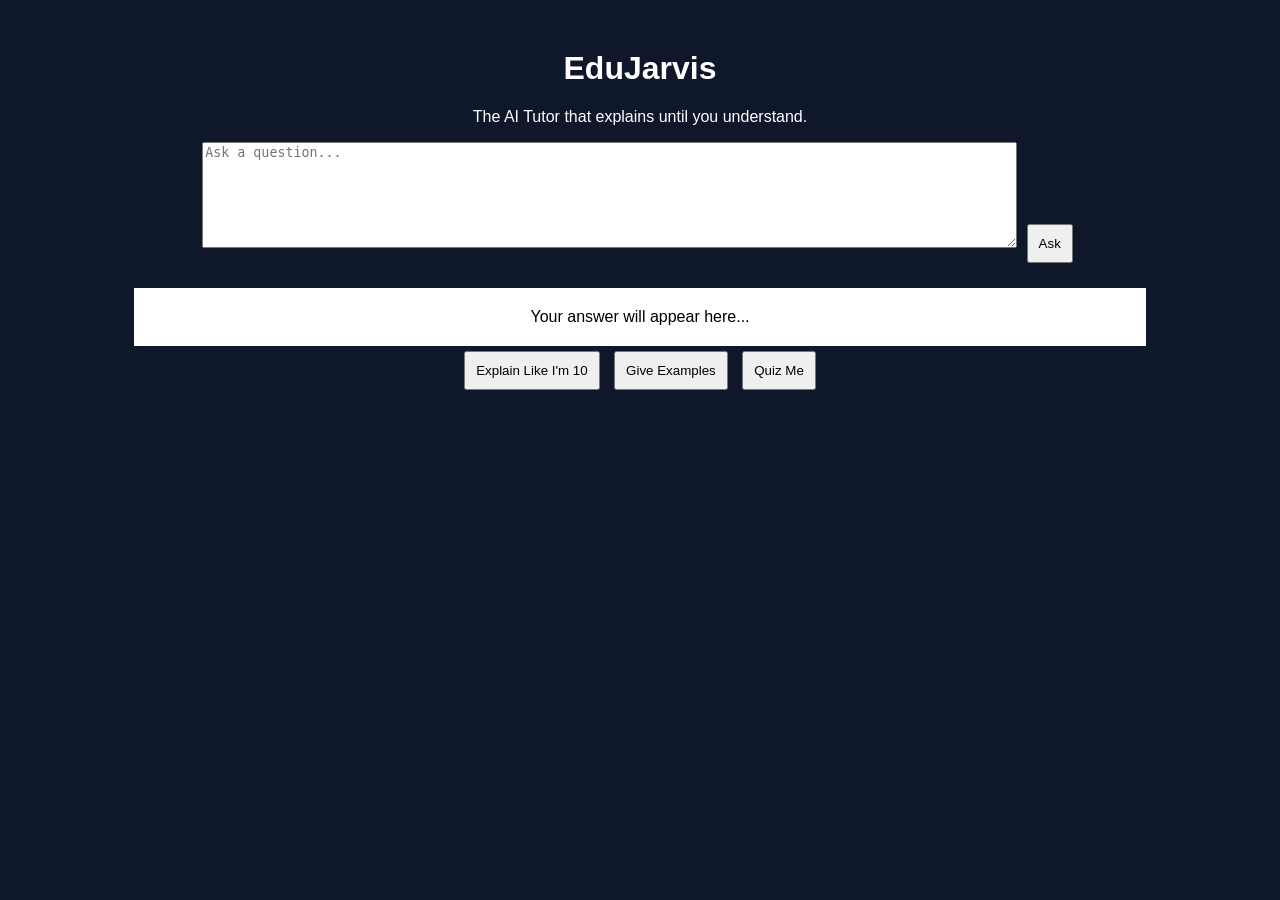
==== index.html @ 0133be1a "Initial EduJarvis prototype" ====
<!DOCTYPE html>
<html>
<head>
    <title>EduJarvis</title>
    <link rel="stylesheet" href="style.css">
</head>
<body>

<div class="container">

    <h1>EduJarvis</h1>

    <p>The AI Tutor that explains until you understand.</p>

    <textarea
        id="question"
        placeholder="Ask a question..."
    ></textarea>

    <button onclick="askQuestion()">
        Ask
    </button>

    <div id="response">
        Your answer will appear here...
    </div>

    <div class="buttons">

        <button onclick="explainSimple()">
            Explain Like I'm 10
        </button>

        <button onclick="examples()">
            Give Examples
        </button>

        <button onclick="quizMe()">
            Quiz Me
        </button>

    </div>

</div>

<script src="script.js"></script>

</body>
</html>
---- style.css ----
body{
    font-family: Arial, sans-serif;
    background:#0f172a;
    color:white;
}

.container{
    width:80%;
    margin:auto;
    text-align:center;
    margin-top:50px;
}

textarea{
    width:80%;
    height:100px;
}

button{
    padding:10px;
    margin:5px;
    cursor:pointer;
}

#response{
    background:white;
    color:black;
    padding:20px;
    margin-top:20px;
}
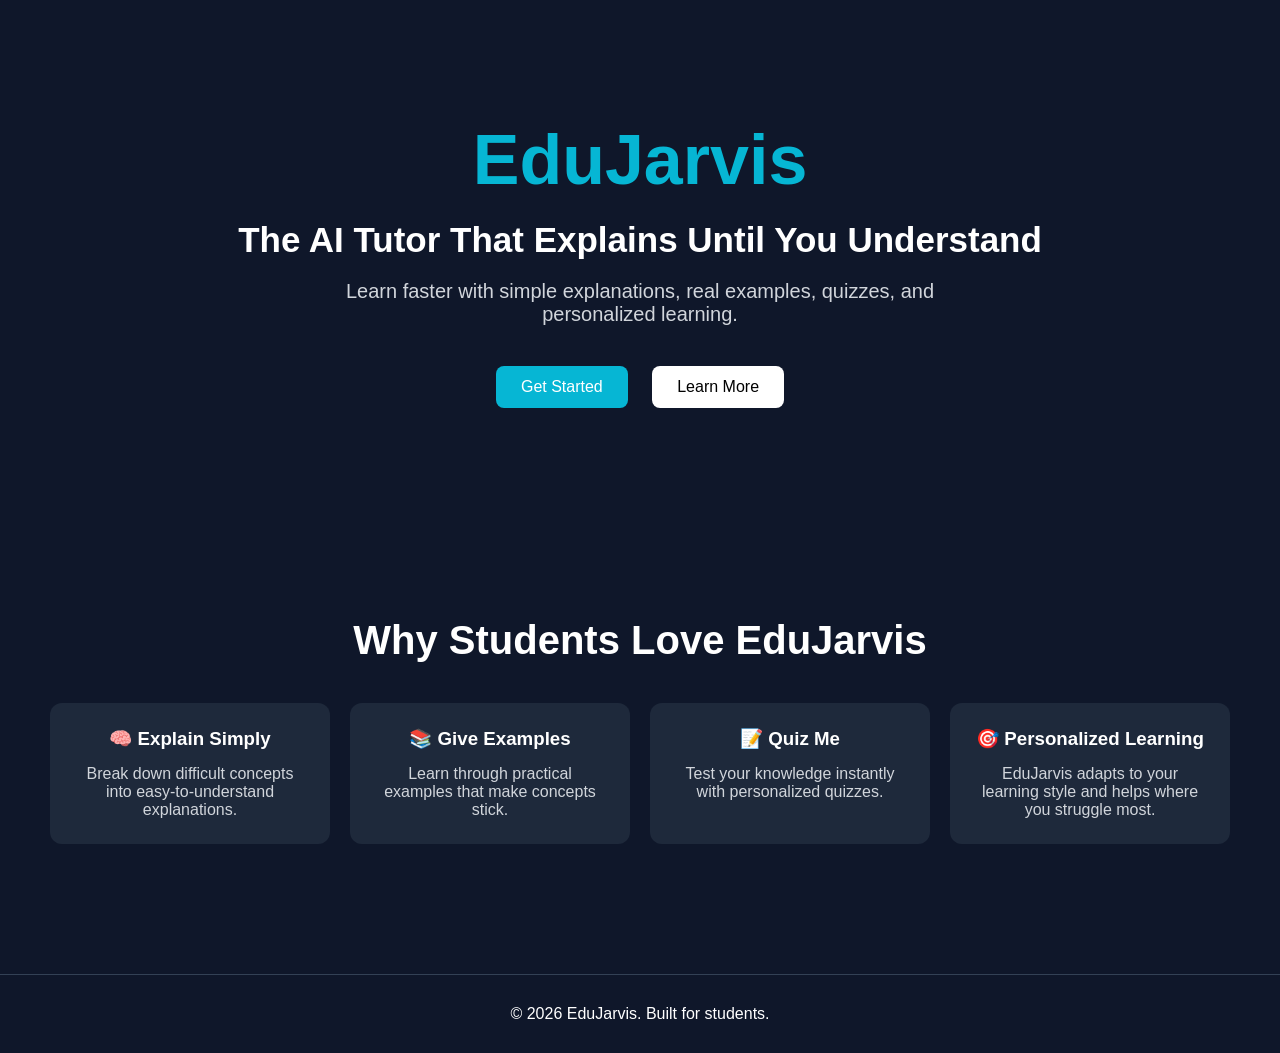
==== commit a73e9ee0: "Created EduJarvis landing page" ====
--- a/index.html
+++ b/index.html
@@ -1,49 +1,77 @@
-    <!DOCTYPE html>
-<html>
+ <!DOCTYPE html>
+<html lang="en">
 <head>
+    <meta charset="UTF-8">
+    <meta name="viewport" content="width=device-width, initial-scale=1.0">
     <title>EduJarvis</title>
     <link rel="stylesheet" href="style.css">
 </head>
 <body>
 
-<div class="container">
+    <!-- Hero Section -->
+    <section class="hero">
+        <h1>EduJarvis</h1>
 
-    <h1>EduJarvis</h1>
+        <h2>The AI Tutor That Explains Until You Understand</h2>
 
-    <p>The AI Tutor that explains until you understand.</p>
+        <p>
+            Learn faster with simple explanations,
+            real examples, quizzes, and personalized learning.
+        </p>
 
-    <textarea
-        id="question"
-        placeholder="Ask a question..."
-    ></textarea>
+        <div class="hero-buttons">
+            <button>Get Started</button>
+            <button>Learn More</button>
+        </div>
+    </section>
 
-    <button onclick="askQuestion()">
-        Ask
-    </button>
+    <!-- Features Section -->
+    <section class="features">
 
-    <div id="response">
-        Your answer will appear here...
-    </div>
+        <h2>Why Students Love EduJarvis</h2>
 
-    <div class="buttons">
+        <div class="feature-container">
 
-        <button onclick="explainSimple()">
-            Explain Like I'm 10
-        </button>
+            <div class="feature-card">
+                <h3>🧠 Explain Simply</h3>
+                <p>
+                    Break down difficult concepts into
+                    easy-to-understand explanations.
+                </p>
+            </div>
 
-        <button onclick="examples()">
-            Give Examples
-        </button>
+            <div class="feature-card">
+                <h3>📚 Give Examples</h3>
+                <p>
+                    Learn through practical examples that
+                    make concepts stick.
+                </p>
+            </div>
 
-        <button onclick="quizMe()">
-            Quiz Me
-        </button>
+            <div class="feature-card">
+                <h3>📝 Quiz Me</h3>
+                <p>
+                    Test your knowledge instantly with
+                    personalized quizzes.
+                </p>
+            </div>
 
-    </div>
+            <div class="feature-card">
+                <h3>🎯 Personalized Learning</h3>
+                <p>
+                    EduJarvis adapts to your learning style
+                    and helps where you struggle most.
+                </p>
+            </div>
 
-</div>
+        </div>
 
-<script src="script.js"></script>
+    </section>
+
+    <!-- Footer -->
+    <footer>
+        <p>© 2026 EduJarvis. Built for students.</p>
+    </footer>
 
 </body>
 </html>
--- a/style.css
+++ b/style.css
@@ -1,30 +1,101 @@
+*{
+    margin:0;
+    padding:0;
+    box-sizing:border-box;
+    font-family:Arial, sans-serif;
+}
+
 body{
-    font-family: Arial, sans-serif;
     background:#0f172a;
     color:white;
 }
 
-.container{
-    width:80%;
-    margin:auto;
+/* HERO */
+
+.hero{
     text-align:center;
-    margin-top:50px;
+    padding:120px 20px;
 }
 
-textarea{
-    width:80%;
-    height:100px;
+.hero h1{
+    font-size:70px;
+    color:#06b6d4;
 }
 
-button{
-    padding:10px;
-    margin:5px;
-    cursor:pointer;
+.hero h2{
+    font-size:35px;
+    margin-top:20px;
 }
 
-#response{
+.hero p{
+    max-width:700px;
+    margin:20px auto;
+    font-size:20px;
+    color:#d1d5db;
+}
+
+.hero-buttons{
+    margin-top:30px;
+}
+
+.hero button{
+    padding:12px 25px;
+    margin:10px;
+    border:none;
+    border-radius:8px;
+    cursor:pointer;
+    font-size:16px;
+}
+
+.hero button:first-child{
+    background:#06b6d4;
+    color:white;
+}
+
+.hero button:last-child{
     background:white;
     color:black;
-    padding:20px;
-    margin-top:20px;
+}
+
+/* FEATURES */
+
+.features{
+    padding:80px 20px;
+    text-align:center;
+}
+
+.features h2{
+    margin-bottom:40px;
+    font-size:40px;
+}
+
+.feature-container{
+    display:flex;
+    flex-wrap:wrap;
+    justify-content:center;
+    gap:20px;
+}
+
+.feature-card{
+    background:#1e293b;
+    width:280px;
+    padding:25px;
+    border-radius:12px;
+}
+
+.feature-card h3{
+    margin-bottom:15px;
+}
+
+.feature-card p{
+    color:#d1d5db;
+}
+
+/* FOOTER */
+
+footer{
+    text-align:center;
+    padding:30px;
+    margin-top:50px;
+    border-top:1px solid #334155;
 }
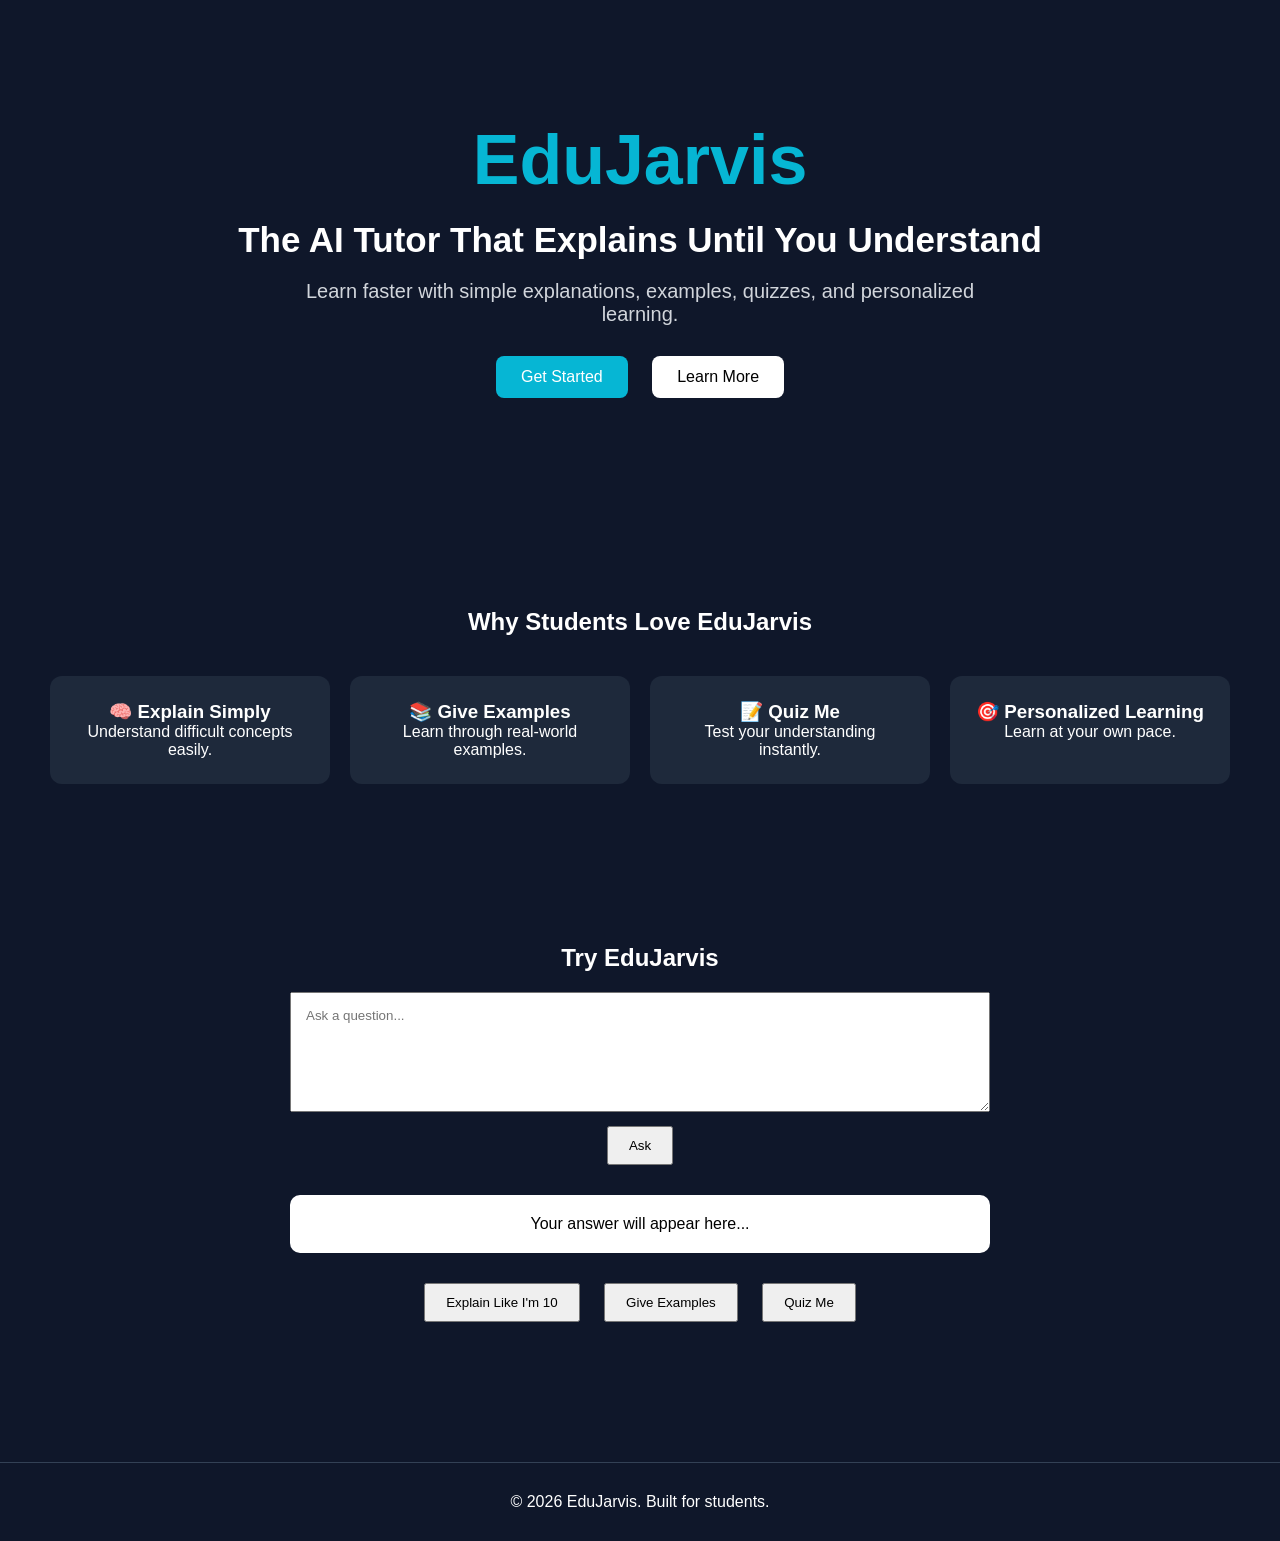
==== commit 6fdfdc43: "Added interactive EduJarvis prototype" ====
--- a/index.html
+++ b/index.html
@@ -1,4 +1,4 @@
- <!DOCTYPE html>
+<!DOCTYPE html>
 <html lang="en">
 <head>
     <meta charset="UTF-8">
@@ -10,23 +10,32 @@
 
     <!-- Hero Section -->
     <section class="hero">
+
         <h1>EduJarvis</h1>
 
         <h2>The AI Tutor That Explains Until You Understand</h2>
 
         <p>
             Learn faster with simple explanations,
-            real examples, quizzes, and personalized learning.
+            examples, quizzes, and personalized learning.
         </p>
 
         <div class="hero-buttons">
-            <button>Get Started</button>
-            <button>Learn More</button>
+
+            <button onclick="getStarted()">
+                Get Started
+            </button>
+
+            <button onclick="document.getElementById('features').scrollIntoView({behavior:'smooth'})">
+                Learn More
+            </button>
+
         </div>
+
     </section>
 
-    <!-- Features Section -->
-    <section class="features">
+    <!-- Features -->
+    <section id="features" class="features">
 
         <h2>Why Students Love EduJarvis</h2>
 
@@ -34,35 +43,61 @@
 
             <div class="feature-card">
                 <h3>🧠 Explain Simply</h3>
-                <p>
-                    Break down difficult concepts into
-                    easy-to-understand explanations.
-                </p>
+                <p>Understand difficult concepts easily.</p>
             </div>
 
             <div class="feature-card">
                 <h3>📚 Give Examples</h3>
-                <p>
-                    Learn through practical examples that
-                    make concepts stick.
-                </p>
+                <p>Learn through real-world examples.</p>
             </div>
 
             <div class="feature-card">
                 <h3>📝 Quiz Me</h3>
-                <p>
-                    Test your knowledge instantly with
-                    personalized quizzes.
-                </p>
+                <p>Test your understanding instantly.</p>
             </div>
 
             <div class="feature-card">
                 <h3>🎯 Personalized Learning</h3>
-                <p>
-                    EduJarvis adapts to your learning style
-                    and helps where you struggle most.
-                </p>
+                <p>Learn at your own pace.</p>
             </div>
+
+        </div>
+
+    </section>
+
+    <!-- Demo Section -->
+    <section class="demo">
+
+        <h2>Try EduJarvis</h2>
+
+        <textarea
+            id="question"
+            placeholder="Ask a question..."
+        ></textarea>
+
+        <br>
+
+        <button onclick="askQuestion()">
+            Ask
+        </button>
+
+        <div id="response">
+            Your answer will appear here...
+        </div>
+
+        <div class="action-buttons">
+
+            <button onclick="explainSimple()">
+                Explain Like I'm 10
+            </button>
+
+            <button onclick="giveExamples()">
+                Give Examples
+            </button>
+
+            <button onclick="quizMe()">
+                Quiz Me
+            </button>
 
         </div>
 
@@ -73,5 +108,7 @@
         <p>© 2026 EduJarvis. Built for students.</p>
     </footer>
 
+    <script src="script.js"></script>
+
 </body>
 </html>
--- a/style.css
+++ b/style.css
@@ -23,8 +23,8 @@
 }
 
 .hero h2{
+    margin-top:20px;
     font-size:35px;
-    margin-top:20px;
 }
 
 .hero p{
@@ -32,10 +32,6 @@
     margin:20px auto;
     font-size:20px;
     color:#d1d5db;
-}
-
-.hero-buttons{
-    margin-top:30px;
 }
 
 .hero button{
@@ -60,13 +56,12 @@
 /* FEATURES */
 
 .features{
+    text-align:center;
     padding:80px 20px;
-    text-align:center;
 }
 
 .features h2{
     margin-bottom:40px;
-    font-size:40px;
 }
 
 .feature-container{
@@ -83,12 +78,38 @@
     border-radius:12px;
 }
 
-.feature-card h3{
-    margin-bottom:15px;
+/* DEMO */
+
+.demo{
+    text-align:center;
+    padding:80px 20px;
 }
 
-.feature-card p{
-    color:#d1d5db;
+textarea{
+    width:80%;
+    max-width:700px;
+    height:120px;
+    padding:15px;
+    margin-top:20px;
+}
+
+.demo button{
+    padding:10px 20px;
+    margin:10px;
+    cursor:pointer;
+}
+
+#response{
+    background:white;
+    color:black;
+    max-width:700px;
+    margin:20px auto;
+    padding:20px;
+    border-radius:10px;
+}
+
+.action-buttons{
+    margin-top:20px;
 }
 
 /* FOOTER */
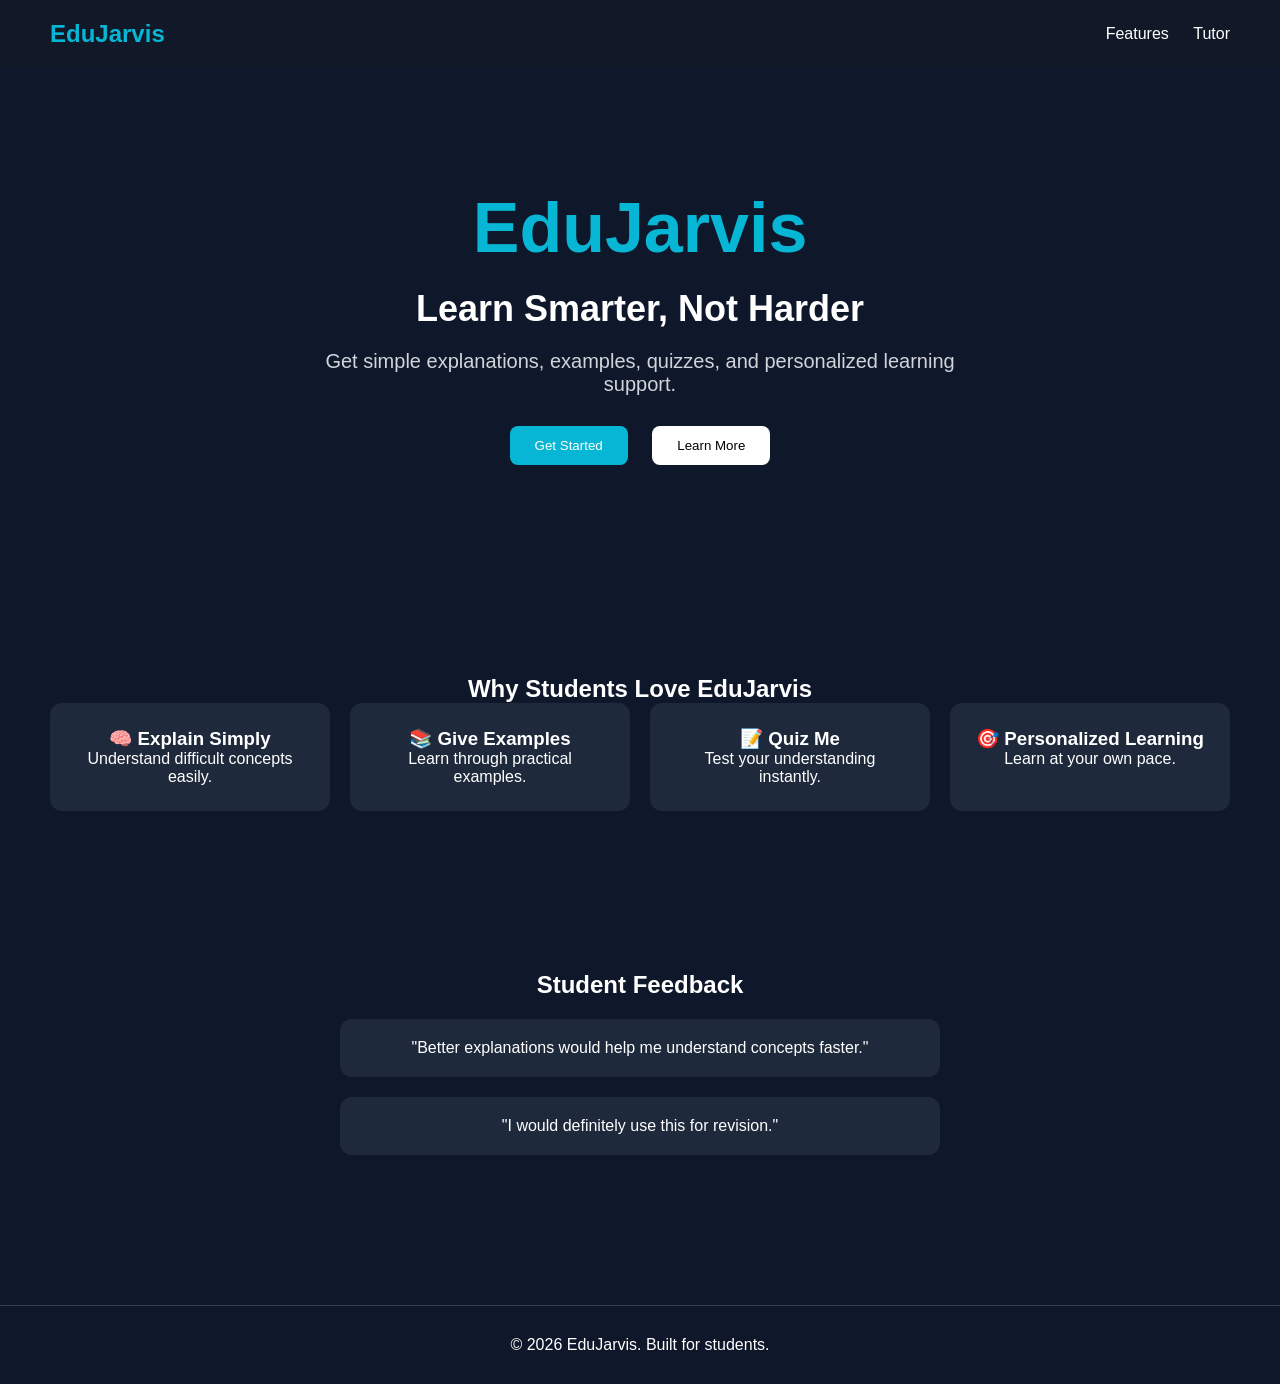
==== commit cede2831: "Refactor index.html structure, add navigation, and enhance hero section; implement tutor page with q" ====
--- a/index.html
+++ b/index.html
@@ -8,107 +8,87 @@
 </head>
 <body>
 
-    <!-- Hero Section -->
-    <section class="hero">
+<nav>
+    <div class="logo">EduJarvis</div>
 
-        <h1>EduJarvis</h1>
+    <div class="nav-links">
+        <a href="#features">Features</a>
+        <a href="tutor.html">Tutor</a>
+    </div>
+</nav>
 
-        <h2>The AI Tutor That Explains Until You Understand</h2>
+<section class="hero">
 
-        <p>
-            Learn faster with simple explanations,
-            examples, quizzes, and personalized learning.
-        </p>
+    <h1>EduJarvis</h1>
 
-        <div class="hero-buttons">
+    <h2>Learn Smarter, Not Harder</h2>
 
-            <button onclick="getStarted()">
-                Get Started
-            </button>
+    <p>
+        Get simple explanations, examples,
+        quizzes, and personalized learning support.
+    </p>
 
-            <button onclick="document.getElementById('features').scrollIntoView({behavior:'smooth'})">
-                Learn More
-            </button>
+    <div class="hero-buttons">
+        <button onclick="getStarted()">
+            Get Started
+        </button>
 
+        <button onclick="document.getElementById('features').scrollIntoView({behavior:'smooth'})">
+            Learn More
+        </button>
+    </div>
+
+</section>
+
+<section id="features" class="features">
+
+    <h2>Why Students Love EduJarvis</h2>
+
+    <div class="feature-container">
+
+        <div class="feature-card">
+            <h3>🧠 Explain Simply</h3>
+            <p>Understand difficult concepts easily.</p>
         </div>
 
-    </section>
-
-    <!-- Features -->
-    <section id="features" class="features">
-
-        <h2>Why Students Love EduJarvis</h2>
-
-        <div class="feature-container">
-
-            <div class="feature-card">
-                <h3>🧠 Explain Simply</h3>
-                <p>Understand difficult concepts easily.</p>
-            </div>
-
-            <div class="feature-card">
-                <h3>📚 Give Examples</h3>
-                <p>Learn through real-world examples.</p>
-            </div>
-
-            <div class="feature-card">
-                <h3>📝 Quiz Me</h3>
-                <p>Test your understanding instantly.</p>
-            </div>
-
-            <div class="feature-card">
-                <h3>🎯 Personalized Learning</h3>
-                <p>Learn at your own pace.</p>
-            </div>
-
+        <div class="feature-card">
+            <h3>📚 Give Examples</h3>
+            <p>Learn through practical examples.</p>
         </div>
 
-    </section>
-
-    <!-- Demo Section -->
-    <section class="demo">
-
-        <h2>Try EduJarvis</h2>
-
-        <textarea
-            id="question"
-            placeholder="Ask a question..."
-        ></textarea>
-
-        <br>
-
-        <button onclick="askQuestion()">
-            Ask
-        </button>
-
-        <div id="response">
-            Your answer will appear here...
+        <div class="feature-card">
+            <h3>📝 Quiz Me</h3>
+            <p>Test your understanding instantly.</p>
         </div>
 
-        <div class="action-buttons">
-
-            <button onclick="explainSimple()">
-                Explain Like I'm 10
-            </button>
-
-            <button onclick="giveExamples()">
-                Give Examples
-            </button>
-
-            <button onclick="quizMe()">
-                Quiz Me
-            </button>
-
+        <div class="feature-card">
+            <h3>🎯 Personalized Learning</h3>
+            <p>Learn at your own pace.</p>
         </div>
 
-    </section>
+    </div>
 
-    <!-- Footer -->
-    <footer>
-        <p>© 2026 EduJarvis. Built for students.</p>
-    </footer>
+</section>
 
-    <script src="script.js"></script>
+<section class="testimonials">
+
+    <h2>Student Feedback</h2>
+
+    <div class="testimonial-card">
+        "Better explanations would help me understand concepts faster."
+    </div>
+
+    <div class="testimonial-card">
+        "I would definitely use this for revision."
+    </div>
+
+</section>
+
+<footer>
+    <p>© 2026 EduJarvis. Built for students.</p>
+</footer>
+
+<script src="script.js"></script>
 
 </body>
 </html>
--- a/style.css
+++ b/style.css
@@ -2,7 +2,7 @@
     margin:0;
     padding:0;
     box-sizing:border-box;
-    font-family:Arial, sans-serif;
+    font-family:Arial,sans-serif;
 }
 
 body{
@@ -10,7 +10,25 @@
     color:white;
 }
 
-/* HERO */
+nav{
+    display:flex;
+    justify-content:space-between;
+    align-items:center;
+    padding:20px 50px;
+    background:#111827;
+}
+
+.logo{
+    color:#06b6d4;
+    font-size:24px;
+    font-weight:bold;
+}
+
+.nav-links a{
+    color:white;
+    text-decoration:none;
+    margin-left:20px;
+}
 
 .hero{
     text-align:center;
@@ -24,7 +42,7 @@
 
 .hero h2{
     margin-top:20px;
-    font-size:35px;
+    font-size:36px;
 }
 
 .hero p{
@@ -40,7 +58,6 @@
     border:none;
     border-radius:8px;
     cursor:pointer;
-    font-size:16px;
 }
 
 .hero button:first-child{
@@ -53,21 +70,15 @@
     color:black;
 }
 
-/* FEATURES */
-
 .features{
     text-align:center;
     padding:80px 20px;
 }
 
-.features h2{
-    margin-bottom:40px;
-}
-
 .feature-container{
     display:flex;
+    justify-content:center;
     flex-wrap:wrap;
-    justify-content:center;
     gap:20px;
 }
 
@@ -76,43 +87,25 @@
     width:280px;
     padding:25px;
     border-radius:12px;
+    transition:0.3s;
 }
 
-/* DEMO */
+.feature-card:hover{
+    transform:translateY(-10px);
+}
 
-.demo{
+.testimonials{
     text-align:center;
     padding:80px 20px;
 }
 
-textarea{
-    width:80%;
-    max-width:700px;
-    height:120px;
-    padding:15px;
-    margin-top:20px;
-}
-
-.demo button{
-    padding:10px 20px;
-    margin:10px;
-    cursor:pointer;
-}
-
-#response{
-    background:white;
-    color:black;
-    max-width:700px;
+.testimonial-card{
+    background:#1e293b;
+    max-width:600px;
     margin:20px auto;
     padding:20px;
-    border-radius:10px;
+    border-radius:12px;
 }
-
-.action-buttons{
-    margin-top:20px;
-}
-
-/* FOOTER */
 
 footer{
     text-align:center;
